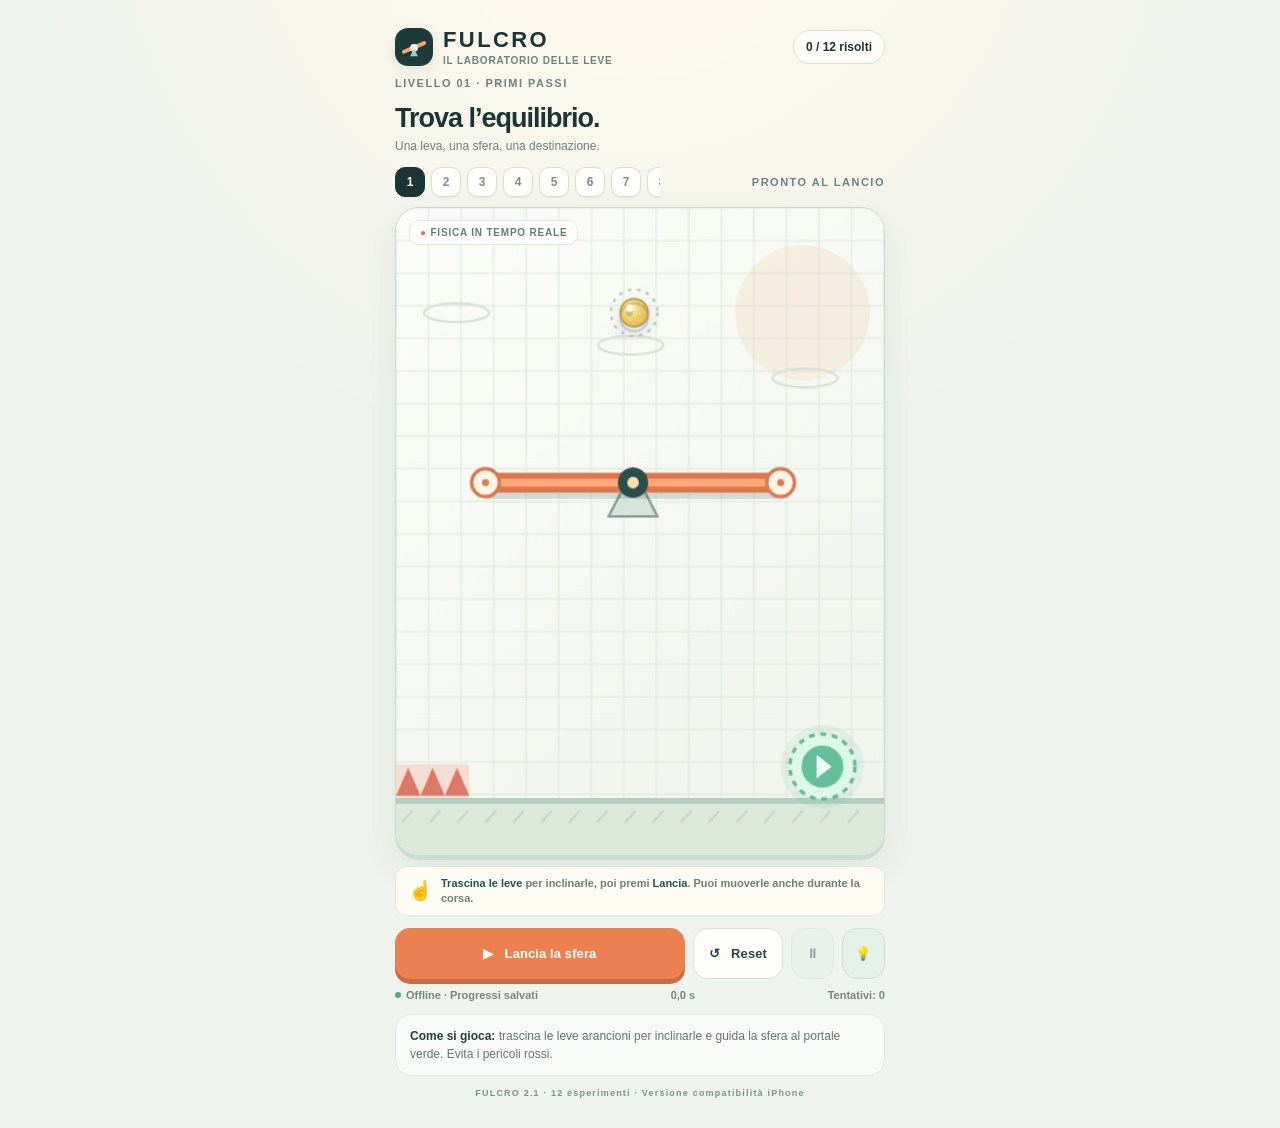
==== fulcro-demo/index.html @ 04890439 "Aggiunge demo FULCRO 2.1 compatibile iPhone in cartella separata" ====
<!doctype html>
<html lang="it">
<head>
<meta charset="utf-8"><meta name="viewport" content="width=device-width,initial-scale=1,viewport-fit=cover,user-scalable=no">
<meta name="apple-mobile-web-app-capable" content="yes"><meta name="apple-mobile-web-app-status-bar-style" content="default">
<meta name="theme-color" content="#eaf0eb">
<title>FULCRO 2.1 · Il laboratorio delle leve</title>
<style>
:root{--ink:#1c3435;--muted:#6d8381;--paper:#eff3ee;--white:#fffdf7;--line:#d8e2da;--orange:#ed8051;--orange-dark:#bd5735;--mint:#57a998}
*{box-sizing:border-box;-webkit-tap-highlight-color:transparent}
body{margin:0;background:radial-gradient(circle at 50% -12%,#fff9e9,transparent 44%),var(--paper);color:var(--ink);font-family:ui-rounded,-apple-system,BlinkMacSystemFont,"Segoe UI",sans-serif;min-height:100svh}
.wrap{width:min(100% - 24px,490px);margin:auto;padding:14px 0 max(18px,env(safe-area-inset-bottom));}
.top{display:flex;align-items:center;justify-content:space-between;gap:8px;margin-bottom:11px}
.brand{display:flex;align-items:center;gap:10px}.mark{width:38px;height:38px;display:grid;place-items:center;border-radius:13px;background:#1d3b3b;color:white;box-shadow:0 4px 12px #193f3e1a}
.brand strong{display:block;font-size:22px;font-weight:900;letter-spacing:2.4px;line-height:1.1}.brand small{display:block;color:var(--muted);font-weight:600;font-size:10px;letter-spacing:.8px;margin-top:3px}
.micro{font-size:11px;color:var(--muted);font-weight:800;text-transform:uppercase;letter-spacing:1.5px}.pill{border:1px solid var(--line);background:#fffcf7;border-radius:999px;padding:9px 12px;font-weight:800;font-size:12px;color:var(--ink);white-space:nowrap}
h1{font-size:clamp(20px,6vw,27px);font-weight:850;letter-spacing:-1px;line-height:1.14;margin:8px 0 3px}p.lead{margin:0 0 10px;font-size:12px;color:var(--muted);line-height:1.5;min-height:18px}
.levelbar{display:flex;align-items:center;justify-content:space-between;margin:6px 0 8px;gap:10px}
.levels{display:flex;gap:6px;overflow-x:auto;scrollbar-width:none;max-width:min(265px,70vw);padding:2px 0}.levels::-webkit-scrollbar{display:none}.lev{cursor:pointer;flex:0 0 30px;width:30px;height:30px;border-radius:10px;border:1px solid #d5dfd7;background:#fffefa;color:#7d918a;font-weight:800;font-size:12px;box-shadow:0 2px 1px #cad9cb30}.lev.active{border-color:var(--ink);background:var(--ink);color:#fff}.lev.done:not(.active){color:#297c6d;border-color:#9dd4bd;background:#d9f1e3}
.stage{position:relative;border:1.5px solid #cbdacf;border-radius:24px;box-shadow:0 12px 35px #315e4c17,0 4px 0 #d7e4d8;overflow:hidden;background:#f9faf4;touch-action:none;aspect-ratio:420/556;width:100%}
canvas{display:block;width:100%;height:100%;touch-action:none;cursor:crosshair}
.corner{position:absolute;top:12px;left:13px;padding:6px 10px;background:#ffffffd6;border:1px solid #e2e8df;border-radius:10px;color:#667f76;pointer-events:none;font-size:10px;font-weight:800;letter-spacing:.8px}
.corner span{color:#e07b53}.hintTag{position:relative;margin-top:10px;border:1px solid #e5e7d8;background:#fffdf4e8;border-radius:12px;padding:9px 12px;display:flex;align-items:center;gap:9px;color:#6a8078;font-size:11px;font-weight:600;line-height:1.4;pointer-events:none}.hintTag b{color:#1e5651}
.result{position:absolute;inset:0;background:#f0f7edc5;backdrop-filter:blur(7px);display:none;flex-direction:column;align-items:center;justify-content:center;text-align:center;padding:24px;gap:12px}.result.visible{display:flex}.winicon{height:74px;width:74px;background:#d4f5df;border-radius:24px;display:grid;place-items:center;font-size:40px;box-shadow:0 9px 26px #2d99602b}.result h2{margin:0;font-size:30px;letter-spacing:-1px}.result p{margin:0;color:#657d78;font-size:14px;line-height:1.5}
.actions{display:flex;gap:8px;margin-top:12px}.btn{cursor:pointer;border:none;border-radius:15px;padding:14px 15px;min-height:51px;font-weight:850;letter-spacing:.1px;font-size:13px;display:flex;justify-content:center;align-items:center;gap:7px;transition:transform .12s,opacity .12s}.btn:active,.lev:active{transform:scale(.96)}.primary{background:var(--orange);color:white;flex:1;box-shadow:0 5px 0 #c96b46}.secondary{background:#fffdfa;color:#2a4745;border:1px solid #d9e4d9}.smallBtn{background:#e5f1e8;color:#38665c;border:1px solid #cde0d3}.btn[disabled]{opacity:.5;cursor:default}
.footer{display:flex;justify-content:space-between;align-items:center;gap:12px;margin-top:10px;color:#738a7f;font-size:11px;font-weight:600}.info{display:flex;gap:5px;align-items:center;white-space:nowrap}.dot{width:6px;height:6px;border-radius:50%;background:#54a891}
.help{margin-top:13px;padding:12px 14px;background:#ffffff9c;border:1px solid #e1eae0;border-radius:16px;color:#617771;font-size:12px;line-height:1.5}.help b{color:#22433d}.version{text-align:center;font-weight:800;font-size:9px;letter-spacing:1.2px;color:#80928a;margin:12px 0}.lev.active{scroll-margin:0 15px}.smallBtn{min-width:43px;padding:12px 9px}
@media(max-width:380px){.wrap{width:calc(100% - 16px);padding-top:10px}.brand strong{font-size:20px}.brand small{font-size:9px}.lev{width:28px;height:28px}.btn{padding:12px 9px;font-size:12px}.hintTag{padding:7px 10px}}
@media(min-width:700px){.wrap{padding-top:28px}.stage{aspect-ratio:420/556}h1{margin-top:14px}}
.bootOverlay{position:absolute;inset:58px 16px 18px;z-index:5;display:flex;align-items:center;justify-content:center;text-align:center;pointer-events:none}
.bootOverlay .bootText{max-width:320px;border:1px solid #d9e3da;border-radius:20px;background:#fffcf8f5;padding:24px 18px;box-shadow:0 10px 30px #1b4c3d1a}
.bootOverlay .bootText b{display:block;font-size:19px;margin:6px 0;color:#20443d}.bootOverlay .bootText small{font-size:12px;line-height:1.55;color:#55776a}
</style>
</head>
<body>
<main class="wrap">
 <div class="top"><div class="brand"><div class="mark"><svg width="28" height="28" viewBox="0 0 36 36" fill="none"><path d="M5 24L31 13" stroke="#f4a36a" stroke-width="5" stroke-linecap="round"/><circle cx="18" cy="19" r="5" fill="#fffdf5"/><path d="M13 30h10l-5-10-5 10Z" fill="#91d6bd"/></svg></div><div><strong>FULCRO</strong><small>IL LABORATORIO DELLE LEVE</small></div></div><span class="pill" id="progress">0 / 12 risolti</span></div>
 <div class="micro" id="eyebrow">LIVELLO 01 · PRIMI PASSI</div><h1 id="levelName">Trova l'equilibrio.</h1><p class="lead" id="levelDesc">Inclina la leva per guidare la sfera verso il portale.</p>
 <div class="levelbar"><div class="levels" id="levelButtons" aria-label="Seleziona livello"></div><div class="micro" id="status">PRONTO AL LANCIO</div></div>
 <div class="stage" id="stage"><canvas id="game" aria-label="Gioco di fisica. Trascina le estremità delle leve, poi premi Lancia."></canvas><div class="corner"><span>●</span> FISICA IN TEMPO REALE</div><div class="bootOverlay" id="bootOverlay" role="alert"><div class="bootText"><span style="font-size:29px">🎮</span><b>Anteprima non interattiva</b><small>Il motore del gioco non viene avviato da questa anteprima. Per giocare apri FULCRO tramite il suo indirizzo web in Safari.</small></div></div><div class="result" id="result"><div class="winicon">✦</div><h2>Perfetto!</h2><p id="victoryText">Hai guidato la sfera a destinazione.</p><button id="next" class="btn primary" style="min-width:190px;flex:none">Livello successivo →</button><button id="again" class="btn secondary" style="min-width:190px">Rigioca questo livello</button></div></div>
 <div class="hintTag" id="guide"><span style="font-size:19px">☝️</span><span><b>Trascina le leve</b> per inclinarle, poi premi <b>Lancia</b>. Puoi muoverle anche durante la corsa.</span></div>
 <div class="actions"><button class="btn primary" id="launch">▶ &nbsp; Lancia la sfera</button><button class="btn secondary" id="restart" title="Ricomincia">↺ &nbsp; Reset</button><button class="btn smallBtn" id="pause" title="Pausa" aria-label="Pausa">⏸</button><button class="btn smallBtn" id="help" title="Suggerimento" aria-label="Suggerimento">💡</button></div>
 <div class="footer"><span class="info"><span class="dot"></span> Offline · Progressi salvati</span><span id="timer">0,0 s</span><span id="attempts">Tentativi: 0</span></div>
 <div class="help" id="howto"><b>Come si gioca:</b> sposta le estremità delle leve arancioni. La gravità farà il resto. Il portale verde è il traguardo; le zone rosse sono da evitare. Premi 💡 se vuoi un suggerimento.</div><div class="version">FULCRO 2.1 · 12 esperimenti · Versione compatibilità iPhone</div>
</main>
<script>
try{(()=>{'use strict';
const W=420,H=556, FLOOR=507, TAU=Math.PI*2;
const clamp=(v,a,b)=>Math.max(a,Math.min(b,v));
const levels=[
 {tag:'PRIMI PASSI',name:'Trova l’equilibrio.',desc:'Una leva, una sfera, una destinazione.',spawn:[205,90],target:[367,480],beams:[[204,236,254,0,-.78,.78]],hazards:[[0,478,63,29]],walls:[],hint:[.36],msg:'Fai scendere la sfera verso destra.'},
 {tag:'VERSO SINISTRA',name:'Cambia direzione.',desc:'Non tutte le soluzioni si trovano a destra.',spawn:[210,76],target:[55,480],beams:[[211,224,250,0,-.85,.85]],hazards:[[356,478,64,29]],walls:[],hint:[-.38],msg:'Questa volta il portale è a sinistra.'},
 {tag:'DOPPIO FULCRO',name:'Una leva non basta.',desc:'Combina due inclinazioni per andare lontano.',spawn:[90,84],target:[351,480],beams:[[132,225,183,0,-.8,.8],[285,355,194,0,-.8,.8]],hazards:[[0,481,80,26],[176,481,66,26]],walls:[],hint:[.51,.3],msg:'Passa dalla prima leva alla seconda.'},
 {tag:'IL CAMBIO',name:'La strada tortuosa.',desc:'Ogni leva può cambiare il corso della caduta.',spawn:[322,79],target:[68,480],beams:[[300,215,175,0,-.85,.85],[153,355,190,0,-.85,.85]],hazards:[[193,480,55,27],[358,480,62,27]],walls:[],hint:[-.53,-.28],msg:'Prima spingi a sinistra, poi correggi.'},
 {tag:'TRA GLI OSTACOLI',name:'Un varco preciso.',desc:'Evita le zone rosse e cerca il passaggio.',spawn:[168,75],target:[372,480],beams:[[170,219,202,0,-.95,.95],[292,369,170,0,-.85,.85]],hazards:[[0,481,106,26],[195,481,90,26]],walls:[[255,275,316,291]],hint:[.50,.33],msg:'La seconda leva ti aiuta a superare il pericolo.'},
 {tag:'MAESTRO DELLE LEVE',name:'Il grande esperimento.',desc:'Tre leve. Una pallina. Tutto dipende da te.',spawn:[68,72],target:[390,429],beams:[[117,196,144,0,-.92,.92],[254,312,170,0,-.85,.85],[347,422,125,0,-.78,.78]],hazards:[[0,481,99,26],[178,481,73,26],[284,481,56,26]],walls:[],hint:[.45,.35,.22],msg:'Guida la sfera attraverso le tre leve.'}
 ,{tag:'LA MOLLA',name:'Un colpo di energia.',desc:'La molla azzurra respinge la sfera. Usa la leva per raggiungerla.',spawn:[205,90],target:[367,480],beams:[[204,236,254,0,-.78,.78]],hazards:[[0,478,63,29]],walls:[],springs:[[365,410,19,420]],hint:[.36],msg:'Inclina la leva verso destra e osserva la spinta della molla.'}
 ,{tag:'INGRANAGGI',name:'Leve collegate.',desc:'Quando muovi una leva, anche la seconda ruota al contrario.',spawn:[90,84],target:[105,480],beams:[[132,225,183,0,-.8,.8],[285,355,194,0,-.8,.8]],linkages:[[0,1,-1]],hazards:[[0,481,80,26],[176,481,66,26]],walls:[],hint:[.51,-.51],msg:'Le due leve sono unite da un ingranaggio: si muovono in verso opposto.'}
 ,{tag:'INTERRUTTORE',name:'Apri il passaggio.',desc:'Tocca l’interruttore arancione con la pallina per aprire il cancello.',spawn:[205,90],target:[382,480],beams:[[204,236,254,0,-.78,.78]],hazards:[[0,478,63,29]],walls:[],switches:[[379,468,18]],gates:[[348,440,348,507]],hint:[.36],msg:'Il pulsante sul pavimento disattiva la barriera davanti al traguardo.'}
 ,{tag:'TRAMPOLINO',name:'Prendi il rimbalzo.',desc:'Raccogli la spinta di due leve e di una molla.',spawn:[90,84],target:[353,480],beams:[[132,225,183,0,-.8,.8],[285,355,194,0,-.8,.8]],springs:[[320,310,18,260]],hazards:[[0,481,80,26],[176,481,66,26]],walls:[],hint:[.51,.3],msg:'Il cuscino azzurro restituisce energia alla sfera.'}
 ,{tag:'DOPPIO INCASTRO',name:'Doppio scambio.',desc:'Leve gemelle e un passaggio protetto da aprire.',spawn:[322,79],target:[337,456],beams:[[300,215,175,0,-.85,.85],[153,355,190,0,-.85,.85]],linkages:[[0,1,-1]],switches:[[282,412,20]],gates:[[309,430,309,507]],hazards:[[193,480,55,27],[358,480,62,27]],walls:[],hint:[-.53,.53],msg:'I due bracci si muovono specularmente. Raggiungi il pulsante per aprire.'}
 ,{tag:'GRAN FINALE',name:'La macchina perfetta.',desc:'Tre leve, un interruttore e una molla: combinali.',spawn:[68,72],target:[390,429],beams:[[117,196,144,0,-.92,.92],[254,312,170,0,-.85,.85],[347,422,125,0,-.78,.78]],springs:[[335,340,18,220]],switches:[[403,412,15]],gates:[[382,388,382,454]],hazards:[[0,481,99,26],[178,481,73,26],[284,481,56,26]],walls:[],hint:[.45,.35,.22],msg:'Le molle, le leve e l’interruttore lavorano insieme. Sperimenta.'}
];
let levelIndex=0, level=null, ball=null, state='ready',attempts=0, currentTime=0,drag=null, lastTS=0, accumulator=0;
let particles=[], confetti=[], flash=0, frame=0,restTime=0, bestTimes=(()=>{try{return JSON.parse(localStorage.getItem("fulcro-v2-times")||"{}")||{}}catch{return {}}})();
const canvas=document.querySelector('#game'),ctx=canvas.getContext('2d');canvas.width=W;canvas.height=H;
const el=id=>document.getElementById(id);
const progress=(()=>{try{return JSON.parse(localStorage.getItem('fulcro-progress')||'[]')}catch{return []}})();
function save(){try{localStorage.setItem('fulcro-progress',JSON.stringify(progress))}catch{}}
function roundrect(x,y,w,h,r,fill,stroke){r=Math.max(0,Math.min(r,w/2,h/2));ctx.beginPath();ctx.moveTo(x+r,y);ctx.lineTo(x+w-r,y);ctx.quadraticCurveTo(x+w,y,x+w,y+r);ctx.lineTo(x+w,y+h-r);ctx.quadraticCurveTo(x+w,y+h,x+w-r,y+h);ctx.lineTo(x+r,y+h);ctx.quadraticCurveTo(x,y+h,x,y+h-r);ctx.lineTo(x,y+r);ctx.quadraticCurveTo(x,y,x+r,y);ctx.closePath();if(fill){ctx.fillStyle=fill;ctx.fill()}if(stroke){ctx.strokeStyle=stroke;ctx.stroke()}}
function t(x,y,s,font,color,align='left'){ctx.fillStyle=color;ctx.font=font;ctx.textAlign=align;ctx.fillText(s,x,y);ctx.textAlign='left'}
function updateUI(){
 el('eyebrow').textContent='LIVELLO '+String(levelIndex+1).padStart(2,'0')+' · '+level.tag;
 el('levelName').textContent=level.name;el('levelDesc').textContent=level.desc;
 el('progress').textContent=progress.slice(0,levels.length).filter(Boolean).length+' / '+levels.length+' risolti';
 el('attempts').textContent='Tentativi: '+attempts;
 el('status').textContent=state==='ready'?'PRONTO AL LANCIO':state==='running'?'IN MOVIMENTO':state==='paused'?'IN PAUSA':state==='won'?'COMPLETATO':'RIPROVA';
 el('launch').innerHTML=state==='running'?'❚❚ &nbsp; In movimento':(state==='failed'?'▶ &nbsp; Riprova':'▶ &nbsp; Lancia la sfera');
 el('launch').disabled=state==='running'||state==='paused'||state==='won';el('pause').disabled=state==='ready'||state==='failed'||state==='won';el('pause').textContent=state==='paused'?'▶':'⏸';el('timer').textContent=currentTime.toFixed(1).replace('.',',')+' s';
 el('result').classList.toggle('visible',state==='won');
 el('guide').style.display=state==='won'?'none':'';el('howto').innerHTML=levelIndex<6?'<b>Come si gioca:</b> trascina le leve arancioni per inclinarle e guida la sfera al portale verde. Evita i pericoli rossi.':levelIndex===6||levelIndex===9?'<b>Novità — molle:</b> i dischi azzurri rimbalzano e accelerano la pallina. Trascina le leve, poi lancia.':levelIndex===7||levelIndex===10?'<b>Novità — ingranaggi:</b> alcune leve sono collegate e ruotano in direzioni opposte. Regola i bracci con il dito.':'<b>Novità — interruttori:</b> la pallina deve toccare il pulsante arancione per aprire il cancello azzurro.';
 el('levelButtons').innerHTML=levels.map((_,i)=>'<button class="lev '+(i===levelIndex?'active':progress[i]?'done':'')+'" data-level="'+i+'" aria-label="Livello '+(i+1)+'">'+(i+1)+'</button>').join('');
}
function setup(i){levelIndex=clamp(i,0,levels.length-1);level=JSON.parse(JSON.stringify(levels[levelIndex]));level.beams=level.beams.map((b,i)=>({x:b[0],y:b[1],len:b[2],angle:b[3],target:b[3],min:b[4],max:b[5],speed:0,shadow:0,id:i}));
 ball={x:level.spawn[0],y:level.spawn[1],vx:0,vy:0,r:12,rot:0};
 level.opened=false;level.springCooldown={};level.springs=level.springs||[];level.switches=level.switches||[];level.gates=level.gates||[];level.linkages=level.linkages||[];
 state='ready';attempts=0;currentTime=0;particles=[];confetti=[];flash=0;drag=null;accumulator=0;restTime=0;updateUI();draw();}
function resetBall(){level.opened=false;level.springCooldown={};ball={x:level.spawn[0],y:level.spawn[1],vx:0,vy:0,r:12,rot:0};currentTime=0;particles=[];flash=0;state='ready';accumulator=0;restTime=0;updateUI()}
function launch(){if(state==='running'||state==='won')return;if(state==='failed'){resetBall()}state='running';attempts++;currentTime=0;restTime=0;updateUI()}
function win(){if(state!=='running')return;state='won';progress[levelIndex]=true;save();if(!bestTimes[levelIndex]||currentTime<bestTimes[levelIndex]){bestTimes[levelIndex]=currentTime;try{localStorage.setItem('fulcro-v2-times',JSON.stringify(bestTimes))}catch{}}updateUI();el('victoryText').textContent=levelIndex===levels.length-1?'Hai completato il laboratorio avanzato!':'Traguardo raggiunto in '+currentTime.toFixed(1).replace('.',',')+' s. Migliore: '+bestTimes[levelIndex].toFixed(1).replace('.',',')+' s.';confetti=Array.from({length:68},(_,i)=>({x:ball.x,y:ball.y,vx:(Math.random()-.5)*420,vy:-Math.random()*350-35,life:.8+Math.random()*1,angle:Math.random()*TAU,col:['#f1a365','#5ab69c','#466c77','#e6c860','#ffffff'][i%5]}));}
function fail(){if(state!=='running')return;state='failed';updateUI();}
function pointSeg(px,py,ax,ay,bx,by){let vx=bx-ax,vy=by-ay,q=clamp(((px-ax)*vx+(py-ay)*vy)/(vx*vx+vy*vy||1),0,1);return{x:ax+q*vx,y:ay+q*vy,q}}
function collide(ax,ay,bx,by,width,velocityX=0,velocityY=0,isBeam=false){let p=pointSeg(ball.x,ball.y,ax,ay,bx,by),dx=ball.x-p.x,dy=ball.y-p.y,dist=Math.hypot(dx,dy),minDist=ball.r+width;if(dist>=minDist)return;
 let nx,ny;if(dist>.001){nx=dx/dist;ny=dy/dist}else{nx=0;ny=-1;dist=.001}
 let depth=minDist-dist;ball.x+=nx*(depth+.02);ball.y+=ny*(depth+.02);
 let rvx=ball.vx-velocityX,rvy=ball.vy-velocityY,rel=rvx*nx+rvy*ny;
 if(rel<0){let restitution=isBeam?.27:.11;let j=-(1+restitution)*rel;ball.vx+=j*nx;ball.vy+=j*ny;
  const tx=-ny,ty=nx,vt=ball.vx*tx+ball.vy*ty;let fric=isBeam?.003:.032;ball.vx-=tx*vt*fric;ball.vy-=ty*vt*fric;
  if(isBeam&&Math.abs(velocityX)+Math.abs(velocityY)>60){particles.push({x:p.x,y:p.y,life:.30})}
 }
}
function step(dt){frame++;if(state==='running')currentTime+=dt;
 for(let b of level.beams){let delta=clamp(b.target-b.angle,-8*dt,8*dt);if(state!=='paused'){b.angle+=delta;b.speed=delta/dt;}else{b.speed=0}if(state==='ready')b.angle=b.target;}
 if(state==='running'){
  ball.vy+=940*dt;ball.vx*=.9996;ball.vy*=.9998;
  ball.x+=ball.vx*dt;ball.y+=ball.vy*dt;ball.rot+=ball.vx*dt/ball.r;
  // Static surfaces
  collide(0,FLOOR,W,FLOOR,6); // floor surface
  for(const s of level.walls)collide(s[0],s[1],s[2],s[3],7);
  if(!level.opened)for(const g of level.gates)collide(g[0],g[1],g[2],g[3],8);
  // Rotating beams
  for(const b of level.beams){let ux=Math.cos(b.angle),uy=Math.sin(b.angle),dx=ux*b.len/2,dy=uy*b.len/2;
    const nearest=pointSeg(ball.x,ball.y,b.x-dx,b.y-dy,b.x+dx,b.y+dy);
    let rx=nearest.x-b.x,ry=nearest.y-b.y;
    collide(b.x-dx,b.y-dy,b.x+dx,b.y+dy,6,-ry*b.speed,rx*b.speed,true);
  }
  // Springs: a physical impulse away from the bumper, with a cooldown to avoid re-triggering every frame.
  for(let i=0;i<level.springs.length;i++){let sp=level.springs[i],dx=ball.x-sp[0],dy=ball.y-sp[1],dist=Math.hypot(dx,dy),min=ball.r+sp[2];level.springCooldown[i]=Math.max(0,(level.springCooldown[i]||0)-dt);if(dist<min&&dist>0){let nx=dx/dist,ny=dy/dist;ball.x=sp[0]+nx*(min+.1);ball.y=sp[1]+ny*(min+.1);if(level.springCooldown[i]===0){let toward=ball.vx*nx+ball.vy*ny;ball.vx+=(Math.max(0,-toward)*1.25+sp[3]) * nx;ball.vy+=(Math.max(0,-toward)*1.25+sp[3]) * ny;level.springCooldown[i]=.24;particles.push({x:sp[0],y:sp[1],life:.3});}}}
  // Floor switches open all gates on this level.
  for(let sw of level.switches){if(Math.hypot(ball.x-sw[0],ball.y-sw[1])<ball.r+sw[2]+4)level.opened=true}
  if(ball.x<ball.r+5){ball.x=ball.r+5;ball.vx=Math.abs(ball.vx)*.17}if(ball.x>W-ball.r-5){ball.x=W-ball.r-5;ball.vx=-Math.abs(ball.vx)*.17}
  for(const h of level.hazards){if(ball.x+ball.r>h[0]&&ball.x-ball.r<h[0]+h[2]&&ball.y+ball.r>h[1]&&ball.y-ball.r<h[1]+h[3]){fail();break}}
  let d=Math.hypot(ball.x-level.target[0],ball.y-level.target[1]);if(d<28&&(level.gates.length===0||level.opened))win();
  if(currentTime>2.4&&Math.hypot(ball.vx,ball.vy)<6&&ball.y>FLOOR-40)restTime+=dt;else restTime=0; if(ball.y>H+20||currentTime>40||restTime>2.5)fail();
 }
 particles=particles.filter(p=>{p.life-=dt;return p.life>0});
 confetti=confetti.filter(p=>{p.life-=dt;p.x+=p.vx*dt;p.y+=p.vy*dt;p.vy+=600*dt;p.angle+=3*dt;return p.life>0});
}
function render(){ctx.clearRect(0,0,W,H);
 const bg=ctx.createLinearGradient(0,0,W,H);bg.addColorStop(0,'#fbfcf7');bg.addColorStop(1,'#eff4ed');ctx.fillStyle=bg;ctx.fillRect(0,0,W,H);
 // Draft paper grid
 ctx.strokeStyle='#dfe8df';ctx.lineWidth=1;for(let x=0;x<=W;x+=28){ctx.beginPath();ctx.moveTo(x,0);ctx.lineTo(x,H);ctx.stroke()}for(let y=0;y<=H;y+=28){ctx.beginPath();ctx.moveTo(0,y);ctx.lineTo(W,y);ctx.stroke()}
 // Decorative sun and clouds
 ctx.globalAlpha=.23;ctx.fillStyle='#f0c89d';ctx.beginPath();ctx.arc(350,90,58,0,TAU);ctx.fill();ctx.globalAlpha=1;
 for(let i=0;i<3;i++){ctx.strokeStyle='#d7e1d7';ctx.lineWidth=2;ctx.beginPath();ctx.ellipse(52+i*150,90+i*28,28,8,0,0,TAU);ctx.stroke()}
 // ground and orange boundary
 roundrect(0,FLOOR,W,H-FLOOR,0,'#dce9da');ctx.fillStyle='#b4cec1';ctx.fillRect(0,FLOOR,W,5);
 for(let x=14;x<W;x+=24){ctx.strokeStyle='#c0d3c8';ctx.lineWidth=1.6;ctx.beginPath();ctx.moveTo(x,FLOOR+11);ctx.lineTo(x-9,FLOOR+21);ctx.stroke()}
 // metallic fixed walls
 for(const s of level.walls){ctx.beginPath();ctx.moveTo(s[0],s[1]);ctx.lineTo(s[2],s[3]);ctx.lineCap='round';ctx.strokeStyle='#829d96';ctx.lineWidth=15;ctx.stroke();ctx.strokeStyle='#bfd3c7';ctx.lineWidth=6;ctx.stroke()}
 // hazards: red serrated pits
 for(const h of level.hazards){roundrect(h[0],h[1],h[2],h[3],3,'#f6ddd3');ctx.fillStyle='#db7967';let count=Math.max(1,Math.floor(h[2]/19));for(let i=0;i<count;i++){let x=h[0]+(i+.5)*h[2]/count,hw=h[2]/count/2;ctx.beginPath();ctx.moveTo(x-hw,h[1]+h[3]-2);ctx.lineTo(x,h[1]+3);ctx.lineTo(x+hw,h[1]+h[3]-2);ctx.fill()} }
 // Spring bumpers (sky blue: active physics)
 for(let sp of level.springs){ctx.beginPath();ctx.arc(sp[0],sp[1],sp[2]+4,0,TAU);ctx.fillStyle='#b3e5e6';ctx.fill();ctx.lineWidth=3;ctx.strokeStyle='#479fa8';ctx.stroke();ctx.beginPath();ctx.arc(sp[0],sp[1],sp[2]-3,0,TAU);ctx.strokeStyle='#f4ffff';ctx.lineWidth=3;ctx.stroke();for(let j=0;j<7;j++){let a=j*TAU/7;ctx.beginPath();ctx.moveTo(sp[0]+Math.cos(a)*6,sp[1]+Math.sin(a)*6);ctx.lineTo(sp[0]+Math.cos(a)*(sp[2]-5),sp[1]+Math.sin(a)*(sp[2]-5));ctx.strokeStyle='#41929a';ctx.lineWidth=2;ctx.stroke()}}
 // Pressure switches and physical gates
 for(let sw of level.switches){roundrect(sw[0]-sw[2],sw[1]-7,sw[2]*2,16,7,level.opened?'#89cbac':'#f5b466');ctx.beginPath();ctx.arc(sw[0],sw[1],4,0,TAU);ctx.fillStyle=level.opened?'#2b816d':'#b7592d';ctx.fill()}
 for(let g of level.gates){ctx.save();ctx.globalAlpha=level.opened?.13:1;ctx.beginPath();ctx.moveTo(g[0],g[1]);ctx.lineTo(g[2],g[3]);ctx.strokeStyle='#6686ad';ctx.lineWidth=19;ctx.lineCap='round';ctx.stroke();ctx.strokeStyle='#d9e8fd';ctx.lineWidth=4;ctx.setLineDash([5,7]);ctx.stroke();ctx.setLineDash([]);ctx.restore()}
 // goal halo
 let goal=level.target;let pulse=(Math.sin(performance.now()/420)+1)/2;
 ctx.beginPath();ctx.arc(goal[0],goal[1],34+pulse*4,0,TAU);ctx.fillStyle='rgba(68,179,138,.10)';ctx.fill();
 ctx.beginPath();ctx.arc(goal[0],goal[1],28,0,TAU);ctx.fillStyle='#ddf8e8';ctx.fill();ctx.strokeStyle='#68bb96';ctx.lineWidth=3;ctx.setLineDash([5,5]);ctx.stroke();ctx.setLineDash([]);
 ctx.beginPath();ctx.arc(goal[0],goal[1],18,0,TAU);ctx.fillStyle='#65bf9d';ctx.fill();
 ctx.fillStyle='#f0fcf7';ctx.beginPath();ctx.moveTo(goal[0]-5,goal[1]-10);ctx.lineTo(goal[0]+8,goal[1]);ctx.lineTo(goal[0]-5,goal[1]+10);ctx.fill();
 // beam supports and rods
 for(const b of level.beams){let ux=Math.cos(b.angle),uy=Math.sin(b.angle),dx=ux*b.len/2,dy=uy*b.len/2,x1=b.x-dx,y1=b.y-dy,x2=b.x+dx,y2=b.y+dy;
   ctx.fillStyle='#d7e3da';ctx.beginPath();ctx.moveTo(b.x-21,b.y+29);ctx.lineTo(b.x,b.y-12);ctx.lineTo(b.x+21,b.y+29);ctx.closePath();ctx.fill();ctx.strokeStyle='#7f9e92';ctx.lineWidth=2;ctx.stroke();
   ctx.beginPath();ctx.moveTo(x1+2,y1+6);ctx.lineTo(x2+2,y2+6);ctx.strokeStyle='rgba(42,66,57,.17)';ctx.lineWidth=16;ctx.lineCap='round';ctx.stroke();
   ctx.beginPath();ctx.moveTo(x1,y1);ctx.lineTo(x2,y2);ctx.strokeStyle='#dd754a';ctx.lineWidth=17;ctx.stroke();ctx.strokeStyle='#ffa877';ctx.lineWidth=7;ctx.stroke();ctx.lineCap='butt';
   for(const sign of [-1,1]){let ex=b.x+sign*dx,ey=b.y+sign*dy;ctx.beginPath();ctx.arc(ex,ey,12,0,TAU);ctx.fillStyle='#fff4e5';ctx.fill();ctx.lineWidth=3;ctx.strokeStyle='#d87952';ctx.stroke();ctx.beginPath();ctx.arc(ex,ey,3,0,TAU);ctx.fillStyle='#d87952';ctx.fill()}
   ctx.beginPath();ctx.arc(b.x,b.y,13,0,TAU);ctx.fillStyle='#294e4c';ctx.fill();ctx.beginPath();ctx.arc(b.x,b.y,5,0,TAU);ctx.fillStyle='#ffdfae';ctx.fill();
 }
 // Chain drive: indicate that paired fulcrums are mechanically linked
 for(let link of level.linkages){const a=level.beams[link[0]],b=level.beams[link[1]];if(a&&b){ctx.save();ctx.strokeStyle='#87aba4';ctx.globalAlpha=.65;ctx.lineWidth=2;ctx.setLineDash([4,8]);ctx.beginPath();ctx.moveTo(a.x,a.y+18);ctx.bezierCurveTo(a.x,a.y+55,b.x,b.y-55,b.x,b.y-17);ctx.stroke();ctx.setLineDash([]);for(const p of [a,b]){ctx.beginPath();ctx.arc(p.x,p.y,20,0,TAU);ctx.setLineDash([2,4]);ctx.stroke()}ctx.restore()}}
 // projectile spawn light & ball
 if(state==='ready'||state==='failed'){ctx.beginPath();ctx.arc(level.spawn[0],level.spawn[1],20,0,TAU);ctx.strokeStyle='#b5c9bf';ctx.setLineDash([3,5]);ctx.lineWidth=2;ctx.stroke();ctx.setLineDash([])}
 ctx.save();ctx.translate(ball.x,ball.y);ctx.rotate(ball.rot);ctx.shadowColor='rgba(22,63,66,.20)';ctx.shadowBlur=12;ctx.shadowOffsetY=4;
 let grad=ctx.createRadialGradient(-4,-5,0,0,0,16);grad.addColorStop(0,'#fffef5');grad.addColorStop(.38,'#f4d87b');grad.addColorStop(1,'#d5a94a');ctx.beginPath();ctx.arc(0,0,ball.r,0,TAU);ctx.fillStyle=grad;ctx.fill();ctx.shadowBlur=0;ctx.strokeStyle='#bd9845';ctx.lineWidth=1.5;ctx.stroke();
 ctx.beginPath();ctx.arc(-4,-4,3,0,TAU);ctx.fillStyle='#fffbea';ctx.fill();ctx.restore();
 for(const p of particles){ctx.beginPath();ctx.arc(p.x,p.y,(1-p.life)*18,0,TAU);ctx.strokeStyle='rgba(244,154,100,'+(p.life*2)+')';ctx.lineWidth=3;ctx.stroke()}
 for(const c of confetti){ctx.save();ctx.translate(c.x,c.y);ctx.rotate(c.angle);ctx.globalAlpha=clamp(c.life,0,1);ctx.fillStyle=c.col;ctx.fillRect(-3,-5,6,10);ctx.restore()}
}
function draw(){render();if(state==='running')el('timer').textContent=currentTime.toFixed(1).replace('.',',')+' s'}
function update(ts){if(!lastTS)lastTS=ts;let delta=clamp((ts-lastTS)/1000,0,.05);lastTS=ts;accumulator+=delta;const dt=1/120;let n=0;while(accumulator>=dt&&n<8){step(dt);accumulator-=dt;n++}draw();requestAnimationFrame(update)}
function worldPt(ev){const r=canvas.getBoundingClientRect();return{x:(ev.clientX-r.left)*W/r.width,y:(ev.clientY-r.top)*H/r.height}}
function startDrag(ev){if(state==='won'||state==='paused')return;let p=worldPt(ev),sel=null,best=999;for(const b of level.beams){let ux=Math.cos(b.angle),uy=Math.sin(b.angle),x=ux*b.len/2,y=uy*b.len/2;let d=pointSeg(p.x,p.y,b.x-x,b.y-y,b.x+x,b.y+y);let dd=Math.hypot(p.x-d.x,p.y-d.y);if(dd<27&&dd<best){sel=b;best=dd}}if(!sel)return;
 drag={id:ev.pointerId,beam:sel,side:Math.cos(sel.angle)*(p.x-sel.x)+Math.sin(sel.angle)*(p.y-sel.y)>=0?1:-1};canvas.setPointerCapture(ev.pointerId);ev.preventDefault();}
function moveDrag(ev){if(!drag||drag.id!==ev.pointerId)return;let p=worldPt(ev),b=drag.beam;let a=Math.atan2((p.y-b.y)*drag.side,(p.x-b.x)*drag.side);
 // Avoid winding into opposite arm and fold into principal range
 while(a>Math.PI/2)a-=Math.PI;while(a< -Math.PI/2)a+=Math.PI;
 b.target=clamp(a,b.min,b.max);for(const [ia,ib,ratio] of level.linkages){if(b.id===ia){let o=level.beams[ib];o.target=clamp(b.target*ratio,o.min,o.max)}else if(b.id===ib){let o=level.beams[ia];o.target=clamp(b.target/ratio,o.min,o.max)}}if(state==='ready'||state==='failed')for(const lever of level.beams)lever.angle=lever.target;ev.preventDefault();}
function endDrag(ev){if(drag&&ev.pointerId===drag.id){drag=null;try{canvas.releasePointerCapture(ev.pointerId)}catch{}}}
canvas.addEventListener('pointerdown',startDrag);canvas.addEventListener('pointermove',moveDrag);canvas.addEventListener('pointerup',endDrag);canvas.addEventListener('pointercancel',endDrag);
el('launch').addEventListener('click',launch);
el('restart').addEventListener('click',()=>{resetBall();for(const b of level.beams)b.angle=b.target=0;updateUI()});
el('help').addEventListener('click',()=>{for(let i=0;i<level.beams.length;i++){level.beams[i].target=level.hint[i];if(state!=='running'&&state!=='paused')level.beams[i].angle=level.hint[i]}el('guide').innerHTML='<span style="font-size:18px">💡</span><span><b>Indizio:</b> '+level.msg+' Le leve sono state inclinate come suggerimento, ma puoi ancora modificarle.</span>';draw()});
el('pause').addEventListener('click',()=>{if(state==='running'){state='paused'}else if(state==='paused'){state='running'}updateUI()});
el('levelButtons').addEventListener('click',ev=>{const b=ev.target.closest('[data-level]');if(b){setup(Number(b.dataset.level));el('guide').innerHTML='<span style="font-size:19px">☝️</span><span><b>Trascina le leve</b> per inclinarle, poi premi <b>Lancia</b>. Puoi muoverle anche durante la corsa.</span>'}});
el('next').addEventListener('click',()=>setup(levelIndex===levels.length-1?0:levelIndex+1));el('again').addEventListener('click',()=>setup(levelIndex));
window.addEventListener('keydown',ev=>{if(ev.key===' '||ev.key==='Enter'){if(!ev.repeat&&ev.target.tagName!=='BUTTON'){ev.preventDefault();launch()}}else if(ev.key.toLowerCase()==='r'){resetBall()}});
setup(0);document.getElementById('bootOverlay').style.display='none';requestAnimationFrame(update);
})();}catch(err){var boot=document.getElementById('bootOverlay');if(boot){boot.style.display='flex';var msg=boot.querySelector('small');if(msg)msg.textContent='Il motore non si è avviato ('+(err&&err.message?err.message:'errore sconosciuto')+'). Apri il link web in Safari.';}console.error('FULCRO initialization error:',err);}
</script>
</body></html>
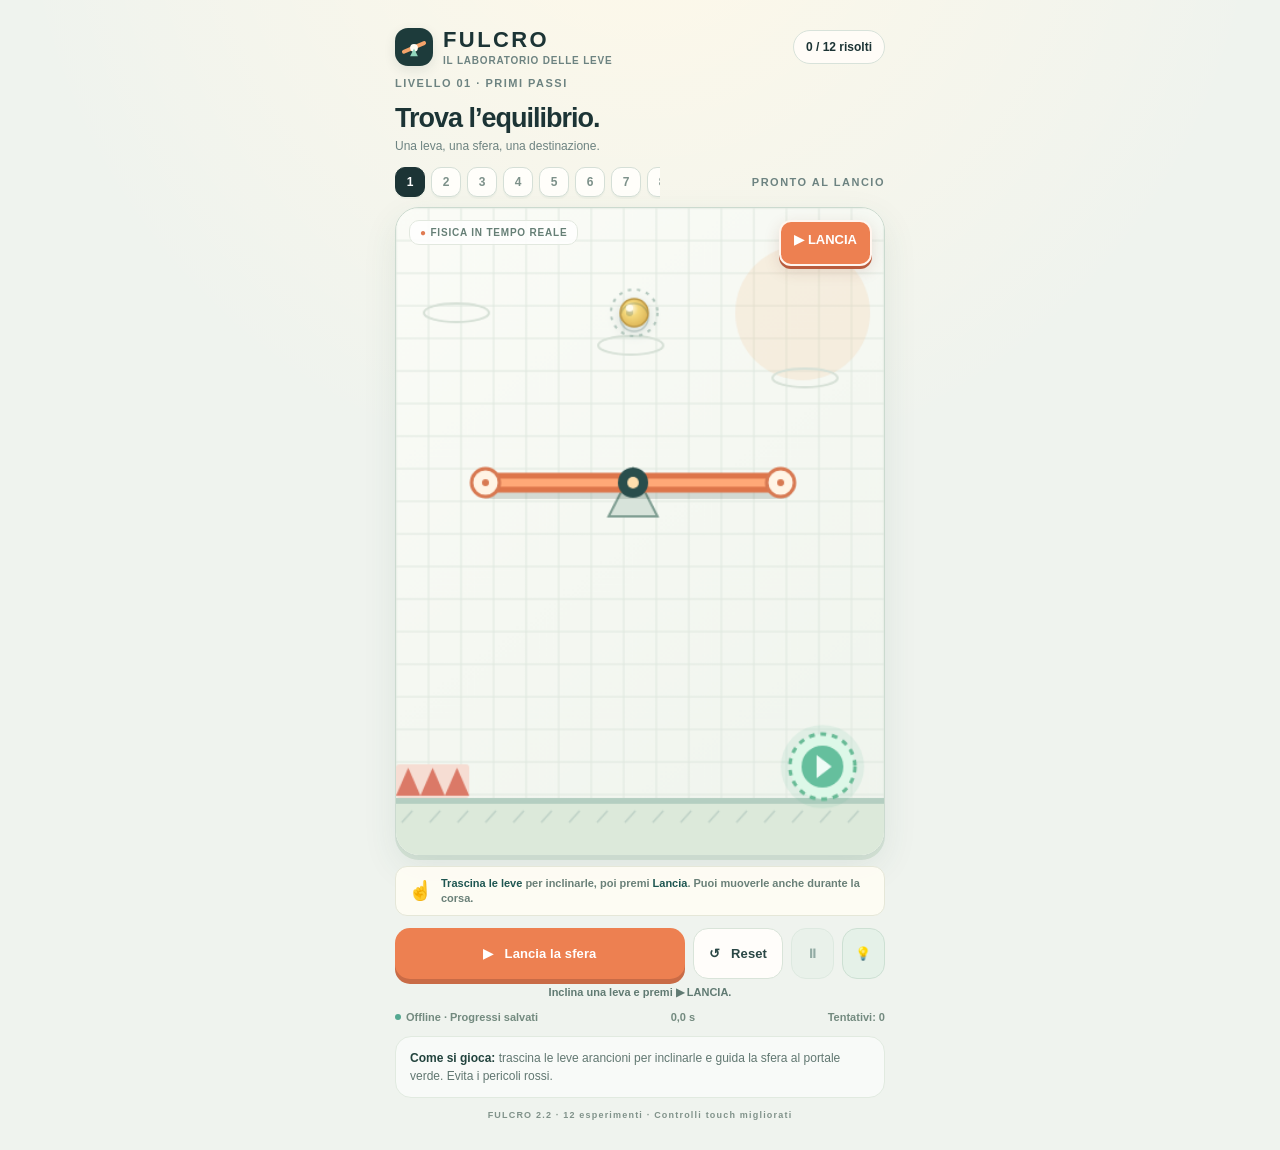
==== commit 59c4d510: "Fix FULCRO 2.2 iPhone touch launch with in-game start button" ====
--- a/fulcro-demo/index.html
+++ b/fulcro-demo/index.html
@@ -4,7 +4,7 @@
 <meta charset="utf-8"><meta name="viewport" content="width=device-width,initial-scale=1,viewport-fit=cover,user-scalable=no">
 <meta name="apple-mobile-web-app-capable" content="yes"><meta name="apple-mobile-web-app-status-bar-style" content="default">
 <meta name="theme-color" content="#eaf0eb">
-<title>FULCRO 2.1 · Il laboratorio delle leve</title>
+<title>FULCRO 2.2 · Il laboratorio delle leve</title>
 <style>
 :root{--ink:#1c3435;--muted:#6d8381;--paper:#eff3ee;--white:#fffdf7;--line:#d8e2da;--orange:#ed8051;--orange-dark:#bd5735;--mint:#57a998}
 *{box-sizing:border-box;-webkit-tap-highlight-color:transparent}
@@ -30,6 +30,15 @@
 .bootOverlay{position:absolute;inset:58px 16px 18px;z-index:5;display:flex;align-items:center;justify-content:center;text-align:center;pointer-events:none}
 .bootOverlay .bootText{max-width:320px;border:1px solid #d9e3da;border-radius:20px;background:#fffcf8f5;padding:24px 18px;box-shadow:0 10px 30px #1b4c3d1a}
 .bootOverlay .bootText b{display:block;font-size:19px;margin:6px 0;color:#20443d}.bootOverlay .bootText small{font-size:12px;line-height:1.55;color:#55776a}
+
+/* Il comando di avvio resta visibile dentro l'area di gioco anche su iPhone. */
+.stageAction{position:absolute;right:12px;top:12px;z-index:8;display:flex;align-items:center;justify-content:flex-end;max-width:52%}
+.stagePlay{background:var(--orange);color:#fff;border:2px solid #fff5ee;border-radius:12px;font-weight:900;font-size:13px;padding:10px 13px;min-height:46px;box-shadow:0 3px 0 #b95c3e,0 5px 16px #7b382627;cursor:pointer;touch-action:manipulation;-webkit-user-select:none;user-select:none}
+.stagePlay:active{transform:translateY(1px)}
+.stageLive{padding:8px 10px;background:#ffffffee;border:1px solid #c7dfd3;border-radius:12px;font-size:11px;color:#2c6658;font-weight:900;letter-spacing:.5px;white-space:nowrap}
+#liveFeedback{display:block;font-size:11px;color:#607a72;margin-top:7px;font-weight:700;text-align:center;min-height:15px}
+@media(max-width:600px){.stage{width:min(100%,46svh);margin-left:auto;margin-right:auto}.wrap{padding-bottom:calc(18px + env(safe-area-inset-bottom))}.actions .btn{min-height:54px}}
+@media(max-height:700px) and (max-width:600px){.stage{width:min(100%,41svh)}.lead{margin-bottom:5px}.levelbar{margin:4px 0 6px}}
 </style>
 </head>
 <body>
@@ -37,11 +46,11 @@
  <div class="top"><div class="brand"><div class="mark"><svg width="28" height="28" viewBox="0 0 36 36" fill="none"><path d="M5 24L31 13" stroke="#f4a36a" stroke-width="5" stroke-linecap="round"/><circle cx="18" cy="19" r="5" fill="#fffdf5"/><path d="M13 30h10l-5-10-5 10Z" fill="#91d6bd"/></svg></div><div><strong>FULCRO</strong><small>IL LABORATORIO DELLE LEVE</small></div></div><span class="pill" id="progress">0 / 12 risolti</span></div>
  <div class="micro" id="eyebrow">LIVELLO 01 · PRIMI PASSI</div><h1 id="levelName">Trova l'equilibrio.</h1><p class="lead" id="levelDesc">Inclina la leva per guidare la sfera verso il portale.</p>
  <div class="levelbar"><div class="levels" id="levelButtons" aria-label="Seleziona livello"></div><div class="micro" id="status">PRONTO AL LANCIO</div></div>
- <div class="stage" id="stage"><canvas id="game" aria-label="Gioco di fisica. Trascina le estremità delle leve, poi premi Lancia."></canvas><div class="corner"><span>●</span> FISICA IN TEMPO REALE</div><div class="bootOverlay" id="bootOverlay" role="alert"><div class="bootText"><span style="font-size:29px">🎮</span><b>Anteprima non interattiva</b><small>Il motore del gioco non viene avviato da questa anteprima. Per giocare apri FULCRO tramite il suo indirizzo web in Safari.</small></div></div><div class="result" id="result"><div class="winicon">✦</div><h2>Perfetto!</h2><p id="victoryText">Hai guidato la sfera a destinazione.</p><button id="next" class="btn primary" style="min-width:190px;flex:none">Livello successivo →</button><button id="again" class="btn secondary" style="min-width:190px">Rigioca questo livello</button></div></div>
+ <div class="stage" id="stage"><canvas id="game" aria-label="Gioco di fisica. Trascina le estremità delle leve, poi premi Lancia."></canvas><div class="stageAction"><button id="stageLaunch" class="stagePlay" type="button" aria-label="Avvia la simulazione">▶ LANCIA</button><span id="stageLive" class="stageLive" style="display:none" aria-live="polite">● IN MOVIMENTO</span></div><div class="corner"><span>●</span> FISICA IN TEMPO REALE</div><div class="bootOverlay" id="bootOverlay" role="alert"><div class="bootText"><span style="font-size:29px">🎮</span><b>Anteprima non interattiva</b><small>Il motore del gioco non viene avviato da questa anteprima. Per giocare apri FULCRO tramite il suo indirizzo web in Safari.</small></div></div><div class="result" id="result"><div class="winicon">✦</div><h2>Perfetto!</h2><p id="victoryText">Hai guidato la sfera a destinazione.</p><button id="next" class="btn primary" style="min-width:190px;flex:none">Livello successivo →</button><button id="again" class="btn secondary" style="min-width:190px">Rigioca questo livello</button></div></div>
  <div class="hintTag" id="guide"><span style="font-size:19px">☝️</span><span><b>Trascina le leve</b> per inclinarle, poi premi <b>Lancia</b>. Puoi muoverle anche durante la corsa.</span></div>
  <div class="actions"><button class="btn primary" id="launch">▶ &nbsp; Lancia la sfera</button><button class="btn secondary" id="restart" title="Ricomincia">↺ &nbsp; Reset</button><button class="btn smallBtn" id="pause" title="Pausa" aria-label="Pausa">⏸</button><button class="btn smallBtn" id="help" title="Suggerimento" aria-label="Suggerimento">💡</button></div>
- <div class="footer"><span class="info"><span class="dot"></span> Offline · Progressi salvati</span><span id="timer">0,0 s</span><span id="attempts">Tentativi: 0</span></div>
- <div class="help" id="howto"><b>Come si gioca:</b> sposta le estremità delle leve arancioni. La gravità farà il resto. Il portale verde è il traguardo; le zone rosse sono da evitare. Premi 💡 se vuoi un suggerimento.</div><div class="version">FULCRO 2.1 · 12 esperimenti · Versione compatibilità iPhone</div>
+ <span id="liveFeedback" aria-live="polite">Inclina una leva e premi ▶ LANCIA.</span><div class="footer"><span class="info"><span class="dot"></span> Offline · Progressi salvati</span><span id="timer">0,0 s</span><span id="attempts">Tentativi: 0</span></div>
+ <div class="help" id="howto"><b>Come si gioca:</b> sposta le estremità delle leve arancioni. La gravità farà il resto. Il portale verde è il traguardo; le zone rosse sono da evitare. Premi 💡 se vuoi un suggerimento.</div><div class="version">FULCRO 2.2 · 12 esperimenti · Controlli touch migliorati</div>
 </main>
 <script>
 try{(()=>{'use strict';
@@ -76,7 +85,8 @@
  el('attempts').textContent='Tentativi: '+attempts;
  el('status').textContent=state==='ready'?'PRONTO AL LANCIO':state==='running'?'IN MOVIMENTO':state==='paused'?'IN PAUSA':state==='won'?'COMPLETATO':'RIPROVA';
  el('launch').innerHTML=state==='running'?'❚❚ &nbsp; In movimento':(state==='failed'?'▶ &nbsp; Riprova':'▶ &nbsp; Lancia la sfera');
- el('launch').disabled=state==='running'||state==='paused'||state==='won';el('pause').disabled=state==='ready'||state==='failed'||state==='won';el('pause').textContent=state==='paused'?'▶':'⏸';el('timer').textContent=currentTime.toFixed(1).replace('.',',')+' s';
+ el('launch').disabled=state==='running'||state==='won';el('pause').disabled=state==='ready'||state==='failed'||state==='won';el('pause').textContent=state==='paused'?'▶':'⏸';el('timer').textContent=currentTime.toFixed(1).replace('.',',')+' s';
+ const showStagePlay=state==='ready'||state==='failed'||state==='paused';el('stageLaunch').style.display=showStagePlay?'inline-flex':'none';el('stageLaunch').textContent=state==='paused'?'▶ RIPRENDI':state==='failed'?'▶ RIPROVA':'▶ LANCIA';el('stageLive').style.display=state==='running'?'inline-flex':'none';el('liveFeedback').textContent=state==='running'?'Lancio avviato · tentativo '+attempts+' · puoi spostare le leve durante la corsa.':state==='paused'?'In pausa: premi Riprendi.':state==='failed'?'La sfera non è arrivata. Prova a modificare la leva e riprova.':state==='won'?'Livello completato!':'Inclina una leva e premi ▶ LANCIA.';
  el('result').classList.toggle('visible',state==='won');
  el('guide').style.display=state==='won'?'none':'';el('howto').innerHTML=levelIndex<6?'<b>Come si gioca:</b> trascina le leve arancioni per inclinarle e guida la sfera al portale verde. Evita i pericoli rossi.':levelIndex===6||levelIndex===9?'<b>Novità — molle:</b> i dischi azzurri rimbalzano e accelerano la pallina. Trascina le leve, poi lancia.':levelIndex===7||levelIndex===10?'<b>Novità — ingranaggi:</b> alcune leve sono collegate e ruotano in direzioni opposte. Regola i bracci con il dito.':'<b>Novità — interruttori:</b> la pallina deve toccare il pulsante arancione per aprire il cancello azzurro.';
  el('levelButtons').innerHTML=levels.map((_,i)=>'<button class="lev '+(i===levelIndex?'active':progress[i]?'done':'')+'" data-level="'+i+'" aria-label="Livello '+(i+1)+'">'+(i+1)+'</button>').join('');
@@ -86,7 +96,16 @@
  level.opened=false;level.springCooldown={};level.springs=level.springs||[];level.switches=level.switches||[];level.gates=level.gates||[];level.linkages=level.linkages||[];
  state='ready';attempts=0;currentTime=0;particles=[];confetti=[];flash=0;drag=null;accumulator=0;restTime=0;updateUI();draw();}
 function resetBall(){level.opened=false;level.springCooldown={};ball={x:level.spawn[0],y:level.spawn[1],vx:0,vy:0,r:12,rot:0};currentTime=0;particles=[];flash=0;state='ready';accumulator=0;restTime=0;updateUI()}
-function launch(){if(state==='running'||state==='won')return;if(state==='failed'){resetBall()}state='running';attempts++;currentTime=0;restTime=0;updateUI()}
+function launch(){
+ if(state==='running'||state==='won')return;
+ if(state==='paused'){state='running';updateUI();return}
+ if(state==='failed'){resetBall()}
+ state='running';attempts++;currentTime=0;restTime=0;
+ // Piccolo impulso orizzontale: impedisce che la sfera rimanga perfettamente
+ // immobile sul fulcro quando la leva viene lasciata orizzontale.
+ if(Math.abs(ball.vx)<1){ball.vx=18*Math.sign(Math.sin(level.beams[0].angle)||1)}
+ updateUI();
+}
 function win(){if(state!=='running')return;state='won';progress[levelIndex]=true;save();if(!bestTimes[levelIndex]||currentTime<bestTimes[levelIndex]){bestTimes[levelIndex]=currentTime;try{localStorage.setItem('fulcro-v2-times',JSON.stringify(bestTimes))}catch{}}updateUI();el('victoryText').textContent=levelIndex===levels.length-1?'Hai completato il laboratorio avanzato!':'Traguardo raggiunto in '+currentTime.toFixed(1).replace('.',',')+' s. Migliore: '+bestTimes[levelIndex].toFixed(1).replace('.',',')+' s.';confetti=Array.from({length:68},(_,i)=>({x:ball.x,y:ball.y,vx:(Math.random()-.5)*420,vy:-Math.random()*350-35,life:.8+Math.random()*1,angle:Math.random()*TAU,col:['#f1a365','#5ab69c','#466c77','#e6c860','#ffffff'][i%5]}));}
 function fail(){if(state!=='running')return;state='failed';updateUI();}
 function pointSeg(px,py,ax,ay,bx,by){let vx=bx-ax,vy=by-ay,q=clamp(((px-ax)*vx+(py-ay)*vy)/(vx*vx+vy*vy||1),0,1);return{x:ax+q*vx,y:ay+q*vy,q}}
@@ -170,7 +189,7 @@
  for(const c of confetti){ctx.save();ctx.translate(c.x,c.y);ctx.rotate(c.angle);ctx.globalAlpha=clamp(c.life,0,1);ctx.fillStyle=c.col;ctx.fillRect(-3,-5,6,10);ctx.restore()}
 }
 function draw(){render();if(state==='running')el('timer').textContent=currentTime.toFixed(1).replace('.',',')+' s'}
-function update(ts){if(!lastTS)lastTS=ts;let delta=clamp((ts-lastTS)/1000,0,.05);lastTS=ts;accumulator+=delta;const dt=1/120;let n=0;while(accumulator>=dt&&n<8){step(dt);accumulator-=dt;n++}draw();requestAnimationFrame(update)}
+let lastFrameWallClock=0;function update(ts){lastFrameWallClock=performance.now();if(!lastTS)lastTS=ts;let delta=clamp((ts-lastTS)/1000,0,.05);lastTS=ts;accumulator+=delta;const dt=1/120;let n=0;while(accumulator>=dt&&n<8){step(dt);accumulator-=dt;n++}draw();requestAnimationFrame(update)}
 function worldPt(ev){const r=canvas.getBoundingClientRect();return{x:(ev.clientX-r.left)*W/r.width,y:(ev.clientY-r.top)*H/r.height}}
 function startDrag(ev){if(state==='won'||state==='paused')return;let p=worldPt(ev),sel=null,best=999;for(const b of level.beams){let ux=Math.cos(b.angle),uy=Math.sin(b.angle),x=ux*b.len/2,y=uy*b.len/2;let d=pointSeg(p.x,p.y,b.x-x,b.y-y,b.x+x,b.y+y);let dd=Math.hypot(p.x-d.x,p.y-d.y);if(dd<27&&dd<best){sel=b;best=dd}}if(!sel)return;
  drag={id:ev.pointerId,beam:sel,side:Math.cos(sel.angle)*(p.x-sel.x)+Math.sin(sel.angle)*(p.y-sel.y)>=0?1:-1};canvas.setPointerCapture(ev.pointerId);ev.preventDefault();}
@@ -180,7 +199,12 @@
  b.target=clamp(a,b.min,b.max);for(const [ia,ib,ratio] of level.linkages){if(b.id===ia){let o=level.beams[ib];o.target=clamp(b.target*ratio,o.min,o.max)}else if(b.id===ib){let o=level.beams[ia];o.target=clamp(b.target/ratio,o.min,o.max)}}if(state==='ready'||state==='failed')for(const lever of level.beams)lever.angle=lever.target;ev.preventDefault();}
 function endDrag(ev){if(drag&&ev.pointerId===drag.id){drag=null;try{canvas.releasePointerCapture(ev.pointerId)}catch{}}}
 canvas.addEventListener('pointerdown',startDrag);canvas.addEventListener('pointermove',moveDrag);canvas.addEventListener('pointerup',endDrag);canvas.addEventListener('pointercancel',endDrag);
-el('launch').addEventListener('click',launch);
+// Due pulsanti, un solo comando; pointerup rende l'avvio affidabile anche nei visualizzatori iOS.
+for(const id of ['launch','stageLaunch']){
+ const btn=el(id);
+ btn.addEventListener('click',launch);
+ btn.addEventListener('pointerup',ev=>{if(ev.pointerType==='touch'||ev.pointerType==='pen'){ev.preventDefault();launch()}});
+}
 el('restart').addEventListener('click',()=>{resetBall();for(const b of level.beams)b.angle=b.target=0;updateUI()});
 el('help').addEventListener('click',()=>{for(let i=0;i<level.beams.length;i++){level.beams[i].target=level.hint[i];if(state!=='running'&&state!=='paused')level.beams[i].angle=level.hint[i]}el('guide').innerHTML='<span style="font-size:18px">💡</span><span><b>Indizio:</b> '+level.msg+' Le leve sono state inclinate come suggerimento, ma puoi ancora modificarle.</span>';draw()});
 el('pause').addEventListener('click',()=>{if(state==='running'){state='paused'}else if(state==='paused'){state='running'}updateUI()});
@@ -188,6 +212,9 @@
 el('next').addEventListener('click',()=>setup(levelIndex===levels.length-1?0:levelIndex+1));el('again').addEventListener('click',()=>setup(levelIndex));
 window.addEventListener('keydown',ev=>{if(ev.key===' '||ev.key==='Enter'){if(!ev.repeat&&ev.target.tagName!=='BUTTON'){ev.preventDefault();launch()}}else if(ev.key.toLowerCase()==='r'){resetBall()}});
 setup(0);document.getElementById('bootOverlay').style.display='none';requestAnimationFrame(update);
+// Se l'anteprima o Safari sospendono i frame, ripristina il clock al ritorno.
+document.addEventListener('visibilitychange',()=>{lastTS=0;accumulator=0});
+setInterval(()=>{if(state==='running'&&!document.hidden&&performance.now()-lastFrameWallClock>600){step(1/30);draw()}},100);
 })();}catch(err){var boot=document.getElementById('bootOverlay');if(boot){boot.style.display='flex';var msg=boot.querySelector('small');if(msg)msg.textContent='Il motore non si è avviato ('+(err&&err.message?err.message:'errore sconosciuto')+'). Apri il link web in Safari.';}console.error('FULCRO initialization error:',err);}
 </script>
 </body></html>
